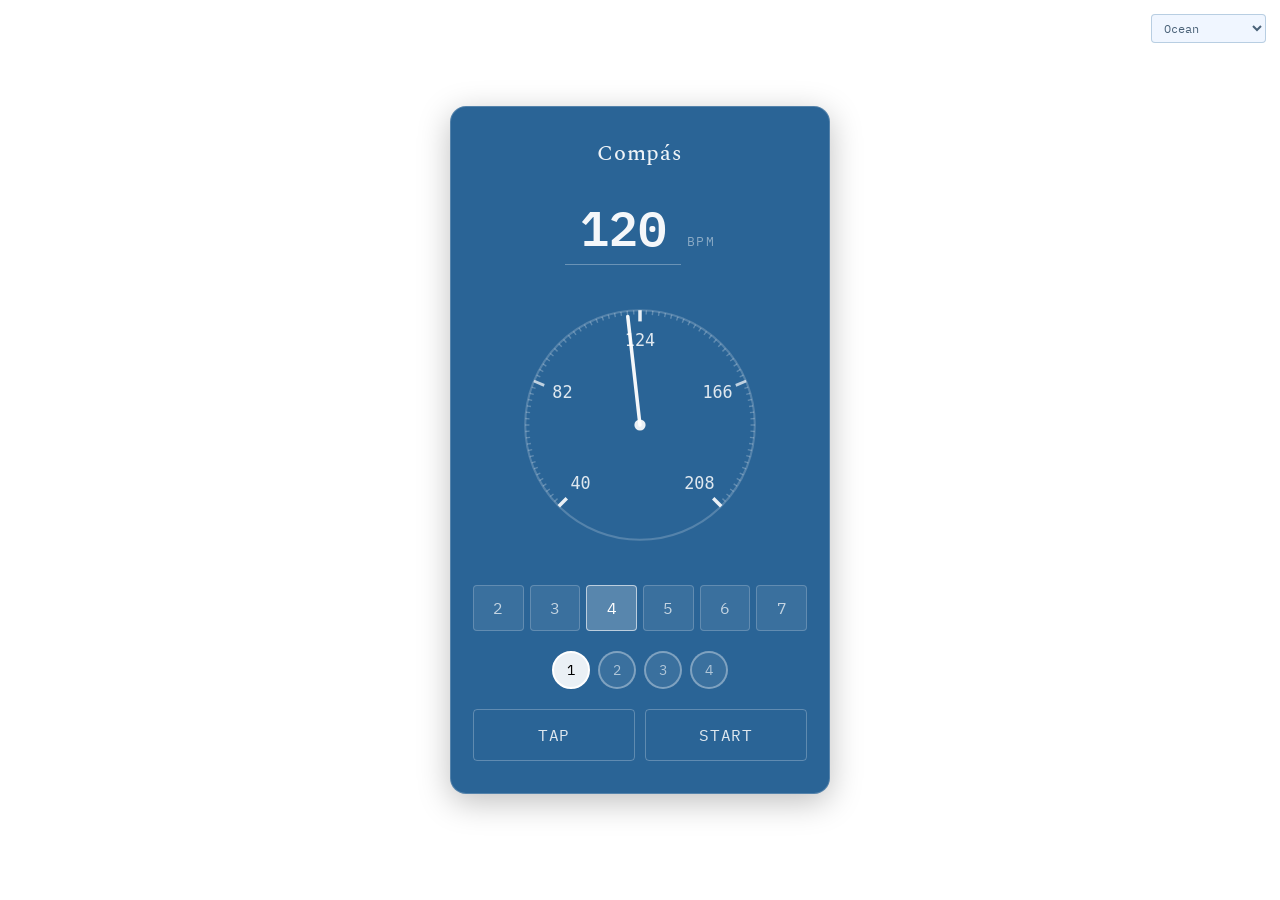
==== index.html @ 96233ecb "first go at metronome code" ====
<!DOCTYPE html>
<html lang="en">
<head>
<meta charset="UTF-8">
<meta name="viewport" content="width=device-width, initial-scale=1.0, maximum-scale=1.0, user-scalable=no">
<title>Compás</title>
<link rel="preconnect" href="https://fonts.googleapis.com">
<link href="https://fonts.googleapis.com/css2?family=IBM+Plex+Mono:wght@400;500;600&family=Spectral:ital,wght@0,400;0,500;1,400&display=swap" rel="stylesheet">
<style>
/* ── Theme variables (shared with Interleaves) ───────────────────────────── */
:root {
  --bg:        #FFFFFF;
  --bg2:       #F0F6FF;
  --bg3:       #DFF0FA;
  --chrome:    #2A6496;
  --ink:       #1A2B3C;
  --ink2:      #4A6278;
  --ink3:      #7A9AB2;
  --accent:    #2A6496;
  --accent2:   #1A4F7A;
  --accent-fg: #FFFFFF;
  --red:       #8b2c2c;
  --border:    rgba(42,100,150,0.15);
  --border2:   rgba(42,100,150,0.28);
  --radius: 4px;
  --font-mono: 'IBM Plex Mono', monospace;
  --font-serif: 'Spectral', serif;
}
html.warm {
  --bg:        #F5F0E8;
  --bg2:       #EDE7D9;
  --bg3:       #E2DBD0;
  --chrome:    #2C2C2C;
  --ink:       #2C2C2C;
  --ink2:      #6B6459;
  --ink3:      #9B9189;
  --accent:    #2C2C2C;
  --accent2:   #444444;
  --accent-fg: #FFFFFF;
  --red:       #8b2c2c;
  --border:    rgba(44,44,44,0.18);
  --border2:   rgba(44,44,44,0.28);
}
html.clean-white {
  --bg:        #ffffff;
  --bg2:       #fafafa;
  --bg3:       #f0f0f0;
  --chrome:    #222222;
  --ink:       #000000;
  --ink2:      #333333;
  --ink3:      #666666;
  --accent:    #000000;
  --accent2:   #333333;
  --accent-fg: #ffffff;
  --border:    rgba(0,0,0,0.15);
  --border2:   rgba(0,0,0,0.25);
}
html.pure-white {
  --bg:        #ffffff;
  --bg2:       #ffffff;
  --bg3:       #f5f5f5;
  --chrome:    #ffffff;
  --ink:       #000000;
  --ink2:      #333333;
  --ink3:      #888888;
  --accent:    #000000;
  --accent2:   #333333;
  --accent-fg: #ffffff;
  --border:    #000000;
  --border2:   #000000;
  --hatch: repeating-linear-gradient(45deg, transparent, transparent 3px, rgba(0,0,0,0.1) 3px, rgba(0,0,0,0.1) 4px);
}
html.eink {
  --bg:        #ffffff;
  --bg2:       #f0f0f0;
  --bg3:       #e0e0e0;
  --chrome:    #ffffff;
  --ink:       #000000;
  --ink2:      #222222;
  --ink3:      #444444;
  --accent:    #000000;
  --accent2:   #333333;
  --accent-fg: #ffffff;
  --red:       #000000;
  --border:    #000000;
  --border2:   #000000;
  --radius:    2px;
}
html.eink *, html.eink *::before, html.eink *::after {
  transition: none !important;
  animation: none !important;
}

/* ── Base / layout ────────────────────────────────────────────────────────── */
* { box-sizing: border-box; -webkit-tap-highlight-color: transparent; }
html, body { height: 100%; margin: 0; }
body {
  font-family: var(--font-mono);
  font-size: 13px;
  background: var(--bg);
  color: var(--ink);
  display: flex;
  align-items: center;
  justify-content: center;
  padding: 16px;
}

/* ── Theme picker ─────────────────────────────────────────────────────────── */
#theme-picker-wrap { position: fixed; top: 14px; right: 14px; z-index: 10; }
#theme-pick {
  font-family: var(--font-mono);
  font-size: 12px;
  color: var(--ink2);
  background: var(--bg2);
  border: 1px solid var(--border2);
  border-radius: var(--radius);
  padding: 5px 8px;
  cursor: pointer;
}
#theme-pick option { background: #fff; color: #000; }
html.eink #theme-pick { color: #000; background: #f0f0f0; border-color: #999; }

/* ── Card ─────────────────────────────────────────────────────────────────── */
#compas-card {
  width: min(92vw, 380px);
  background: var(--chrome);
  border: 1px solid rgba(255,255,255,0.2);
  border-radius: 16px;
  box-shadow: 0 8px 32px rgba(0,0,0,0.25);
  padding: 30px 22px 32px;
  display: flex;
  flex-direction: column;
  align-items: center;
  gap: 20px;
}
html.eink #compas-card { background: #fff; border-color: #999; box-shadow: none; }
html.pure-white #compas-card { background: #fff; border: 2px solid #000; box-shadow: none; }

#compas-title {
  font-family: var(--font-serif);
  font-size: 22px;
  font-weight: 500;
  color: rgba(255,255,255,0.92);
  letter-spacing: .04em;
}
html.eink #compas-title { color: #000; }
html.pure-white #compas-title { color: #000; }

/* ── BPM display ──────────────────────────────────────────────────────────── */
#bpm-display { display: flex; align-items: baseline; gap: 6px; }
#bpm-input {
  font-family: var(--font-mono);
  font-size: 48px;
  font-weight: 600;
  color: rgba(255,255,255,0.95);
  width: 116px;
  background: none;
  border: none;
  border-bottom: 1px solid rgba(255,255,255,0.3);
  text-align: center;
  outline: none;
  -moz-appearance: textfield;
  cursor: text;
}
#bpm-input::-webkit-outer-spin-button, #bpm-input::-webkit-inner-spin-button { -webkit-appearance: none; }
#bpm-input:focus { border-bottom-color: rgba(255,255,255,0.8); }
#bpm-unit {
  font-family: var(--font-mono);
  font-size: 13px;
  color: rgba(255,255,255,0.45);
  letter-spacing: .1em;
  text-transform: uppercase;
}
html.eink #bpm-input { color: #000; border-bottom-color: #000; }
html.eink #bpm-unit { color: #666; }
html.pure-white #bpm-input { color: #000; border-bottom-color: #000; }
html.pure-white #bpm-unit { color: #555; }

/* ── Dial ─────────────────────────────────────────────────────────────────── */
#dial-wrap { display: flex; align-items: center; justify-content: center; touch-action: none; cursor: pointer; user-select: none; -webkit-user-select: none; }
#dial { width: min(74vw, 280px); height: min(74vw, 280px); display: block; user-select: none; -webkit-user-select: none; }
html.eink #dial circle { stroke: #ccc; }
html.eink #dial-needle { stroke: #000; }
html.eink #dial text { fill: #000 !important; }
html.eink #dial line { stroke: #000 !important; }
html.eink #small-ticks line { stroke: rgba(0,0,0,0.35) !important; }
html.pure-white #dial circle { stroke: #999; }
html.pure-white #dial line { stroke: #000 !important; }
html.pure-white #dial text { fill: #000 !important; }
html.pure-white #dial-needle { stroke: #000 !important; }

/* ── Beat count buttons ───────────────────────────────────────────────────── */
#beats-row { display: flex; gap: 6px; width: 100%; }
.beat-btn {
  flex: 1; height: 46px;
  background: rgba(255,255,255,0.08);
  border: 1px solid rgba(255,255,255,0.2);
  border-radius: var(--radius);
  cursor: pointer;
  font-family: var(--font-mono);
  font-size: 16px;
  color: rgba(255,255,255,0.7);
  display: flex; align-items: center; justify-content: center;
}
.beat-btn:hover { background: rgba(255,255,255,0.15); color: #fff; }
.beat-btn.active { background: rgba(255,255,255,0.22); color: #fff; border-color: rgba(255,255,255,0.6); }
html.eink .beat-btn { background: #f0f0f0; border-color: #999; color: #000; }
html.eink .beat-btn.active { background: #000; color: #fff; border-color: #000; }
html.pure-white .beat-btn { background: #fff; border: 1.5px solid #000; color: #000; }
html.pure-white .beat-btn.active { background: var(--hatch); color: #000; border-color: #000; font-weight: 700; }

/* ── Accent grid ──────────────────────────────────────────────────────────── */
#accent-row { display: flex; gap: 8px; justify-content: center; flex-wrap: wrap; min-height: 38px; align-items: center; }
.accent-btn {
  width: 38px; height: 38px;
  border-radius: 50%;
  border: 2px solid rgba(255,255,255,0.35);
  background: rgba(255,255,255,0.08);
  cursor: pointer;
  font-family: var(--font-mono);
  font-size: 14px;
  color: rgba(255,255,255,0.6);
  display: flex; align-items: center; justify-content: center;
}
.accent-btn:hover { background: rgba(255,255,255,0.18); }
.accent-btn.beat1 { background: rgba(255,255,255,0.9); color: #000; border-color: #fff; cursor: default; }
.accent-btn.accented { background: rgba(255,255,255,0.45); color: #fff; border-color: rgba(255,255,255,0.8); }
html.eink .accent-btn { border-color: #999; background: #f0f0f0; color: #000; }
html.eink .accent-btn.accented { background: #000; color: #fff; border-color: #000; }
html.eink .accent-btn.beat1 { background: #000; color: #fff; border-color: #000; }
html.pure-white .accent-btn { background: #fff; border: 2px solid #000; color: #000; }
html.pure-white .accent-btn.beat1 { background: #000; color: #fff; }
html.pure-white .accent-btn.accented { background: var(--hatch); }

/* ── Tap / Start controls ─────────────────────────────────────────────────── */
#controls-row { display: flex; gap: 10px; width: 100%; }
#tap-btn, #start-btn {
  flex: 1; height: 52px;
  border: 1px solid rgba(255,255,255,0.25);
  border-radius: var(--radius);
  background: none;
  cursor: pointer;
  font-family: var(--font-mono);
  font-size: 16px;
  letter-spacing: .06em;
  text-transform: uppercase;
  color: rgba(255,255,255,0.85);
}
#tap-btn:hover, #start-btn:hover { background: rgba(255,255,255,0.12); color: #fff; }
#start-btn.running { background: rgba(255,255,255,0.2); color: #fff; border-color: rgba(255,255,255,0.6); }
html.eink #tap-btn, html.eink #start-btn { background: #f0f0f0; border-color: #999; color: #000; }
html.eink #start-btn.running { background: #000; color: #fff; }
html.pure-white #tap-btn, html.pure-white #start-btn { background: #fff; border: 1.5px solid #000; color: #000; }
html.pure-white #start-btn.running { background: var(--hatch); color: #000; }
</style>
</head>
<body>

<div id="theme-picker-wrap">
  <select id="theme-pick" onchange="Compas.setTheme(this.value)">
    <option value="default">Ocean</option>
    <option value="warm">Warm</option>
    <option value="eink">E-ink</option>
    <option value="white">B&amp;W</option>
    <option value="purewhite">Clean White</option>
  </select>
</div>

<div id="compas-card">
  <div id="compas-title">Compás</div>

  <div id="bpm-display">
    <input id="bpm-input" type="number" min="40" max="208" value="120"
           onchange="Compas.setBPM(+this.value)"
           oninput="Compas.setBPM(+this.value)">
    <span id="bpm-unit">bpm</span>
  </div>

  <div id="dial-wrap">
    <svg id="dial" viewBox="0 0 200 200" xmlns="http://www.w3.org/2000/svg">
      <circle cx="100" cy="100" r="82" fill="none" stroke="rgba(255,255,255,0.2)" stroke-width="1.5"/>
      <line x1="42.0" y1="158.0" x2="47.7" y2="152.3" stroke="rgba(255,255,255,0.9)" stroke-width="2.5"/>
      <line x1="24.2" y1="68.6"  x2="31.6" y2="71.7"  stroke="rgba(255,255,255,0.7)" stroke-width="2"/>
      <line x1="100"  y1="18"    x2="100"  y2="26"    stroke="rgba(255,255,255,0.9)" stroke-width="2.5"/>
      <line x1="175.8" y1="68.6" x2="168.4" y2="71.7" stroke="rgba(255,255,255,0.7)" stroke-width="2"/>
      <line x1="158.0" y1="158.0" x2="152.3" y2="152.3" stroke="rgba(255,255,255,0.9)" stroke-width="2.5"/>
      <g id="small-ticks"></g>
      <text x="57.6"  y="145.9" text-anchor="middle" font-size="12" fill="rgba(255,255,255,0.85)" font-family="monospace">40</text>
      <text x="44.6"  y="80.5"  text-anchor="middle" font-size="12" fill="rgba(255,255,255,0.85)" font-family="monospace">82</text>
      <text x="100"   y="43.5"  text-anchor="middle" font-size="12" fill="rgba(255,255,255,0.85)" font-family="monospace">124</text>
      <text x="155.4" y="80.5"  text-anchor="middle" font-size="12" fill="rgba(255,255,255,0.85)" font-family="monospace">166</text>
      <text x="142.4" y="145.9" text-anchor="middle" font-size="12" fill="rgba(255,255,255,0.85)" font-family="monospace">208</text>
      <line id="dial-needle" x1="100" y1="100" x2="100" y2="22"
        stroke="rgba(255,255,255,0.95)" stroke-width="2.5" stroke-linecap="round"
        transform="rotate(-135 100 100)"/>
      <circle cx="100" cy="100" r="4" fill="rgba(255,255,255,0.9)"/>
    </svg>
  </div>

  <div id="beats-row">
    <button class="beat-btn" onclick="Compas.toggleBeats(2)">2</button>
    <button class="beat-btn" onclick="Compas.toggleBeats(3)">3</button>
    <button class="beat-btn active" onclick="Compas.toggleBeats(4)">4</button>
    <button class="beat-btn" onclick="Compas.toggleBeats(5)">5</button>
    <button class="beat-btn" onclick="Compas.toggleBeats(6)">6</button>
    <button class="beat-btn" onclick="Compas.toggleBeats(7)">7</button>
  </div>

  <div id="accent-row"></div>

  <div id="controls-row">
    <button id="tap-btn" onclick="Compas.tap()">tap</button>
    <button id="start-btn" onclick="Compas.toggle()">start</button>
  </div>
</div>

<script>
const Compas = (function () {
  const MIN_BPM = 40, MAX_BPM = 208;
  const LOOKAHEAD = 0.1;   // seconds to schedule ahead
  const INTERVAL = 25;     // ms between scheduler checks

  let audioCtx = null;
  let bpm = 120;
  let beatsPerBar = 4;
  let freeClick = false;
  let accents = [true, false, false, false];
  let running = false;
  let currentBeat = 0;
  let nextNoteTime = 0;
  let scheduleTimer = null;
  let tapTimes = [];

  // ── Audio ────────────────────────────────────────────────
  function getCtx() {
    if (!audioCtx) audioCtx = new (window.AudioContext || window.webkitAudioContext)();
    if (audioCtx.state === 'suspended') audioCtx.resume();
    return audioCtx;
  }

  function scheduleBeat(beatNum, time) {
    const ctx = getCtx();
    const osc = ctx.createOscillator();
    const gain = ctx.createGain();
    osc.connect(gain);
    gain.connect(ctx.destination);
    const isBeat1 = !freeClick && beatNum === 0;
    const isAccent = !freeClick && !isBeat1 && (accents[beatNum] || false);

    if (isBeat1) {
      osc.type = 'sine';
      osc.frequency.setValueAtTime(1480, time);
      osc.frequency.exponentialRampToValueAtTime(740, time + 0.06);
      gain.gain.setValueAtTime(0.7, time);
      gain.gain.exponentialRampToValueAtTime(0.001, time + 0.12);
      osc.start(time);
      osc.stop(time + 0.13);
      const osc2 = ctx.createOscillator();
      const gain2 = ctx.createGain();
      osc2.connect(gain2); gain2.connect(ctx.destination);
      osc2.type = 'sine';
      osc2.frequency.setValueAtTime(2220, time);
      osc2.frequency.exponentialRampToValueAtTime(1110, time + 0.04);
      gain2.gain.setValueAtTime(0.25, time);
      gain2.gain.exponentialRampToValueAtTime(0.001, time + 0.06);
      osc2.start(time); osc2.stop(time + 0.07);
    } else if (isAccent) {
      osc.type = 'sine';
      osc.frequency.setValueAtTime(1100, time);
      osc.frequency.exponentialRampToValueAtTime(880, time + 0.03);
      gain.gain.setValueAtTime(0.45, time);
      gain.gain.exponentialRampToValueAtTime(0.001, time + 0.06);
      osc.start(time);
      osc.stop(time + 0.07);
    } else {
      osc.type = 'sine';
      osc.frequency.setValueAtTime(880, time);
      gain.gain.setValueAtTime(0.3, time);
      gain.gain.exponentialRampToValueAtTime(0.001, time + 0.04);
      osc.start(time);
      osc.stop(time + 0.05);
    }
    const delay = Math.max(0, (time - ctx.currentTime) * 1000);
    setTimeout(() => flashBeat(beatNum), delay);
  }

  function flashBeat(beatNum) {
    if (document.documentElement.classList.contains('eink')) return;
    const dots = document.querySelectorAll('.accent-btn');
    if (dots[beatNum]) {
      dots[beatNum].style.opacity = '0.4';
      setTimeout(() => { if (dots[beatNum]) dots[beatNum].style.opacity = ''; }, 100);
    }
  }

  function scheduler() {
    const ctx = getCtx();
    while (nextNoteTime < ctx.currentTime + LOOKAHEAD) {
      scheduleBeat(currentBeat, nextNoteTime);
      nextNoteTime += 60.0 / bpm;
      currentBeat = (freeClick || beatsPerBar === 0) ? 0 : (currentBeat + 1) % beatsPerBar;
    }
  }

  function start() {
    const ctx = getCtx();
    running = true;
    currentBeat = 0;
    nextNoteTime = ctx.currentTime + 0.05;
    scheduleTimer = setInterval(scheduler, INTERVAL);
    const btn = document.getElementById('start-btn');
    btn.textContent = 'stop';
    btn.classList.add('running');
  }

  function stop() {
    running = false;
    clearInterval(scheduleTimer);
    const btn = document.getElementById('start-btn');
    btn.textContent = 'start';
    btn.classList.remove('running');
  }

  function toggle() { running ? stop() : start(); }

  // ── BPM / dial ───────────────────────────────────────────
  function updateBPMDisplay() {
    const input = document.getElementById('bpm-input');
    if (input && document.activeElement !== input) input.value = bpm;
    const pct = (bpm - MIN_BPM) / (MAX_BPM - MIN_BPM);
    const angle = pct * 270 - 135;
    document.getElementById('dial-needle').setAttribute('transform', 'rotate(' + angle + ' 100 100)');
  }

  function setBPM(val) {
    if (isNaN(val)) return;
    bpm = Math.max(MIN_BPM, Math.min(MAX_BPM, Math.round(val)));
    updateBPMDisplay();
    saveSettings();
  }

  function angleFromEvent(e, dial) {
    const rect = dial.getBoundingClientRect();
    const cx = rect.left + rect.width / 2;
    const cy = rect.top + rect.height / 2;
    const src = e.touches ? e.touches[0] : e;
    return Math.atan2(src.clientY - cy, src.clientX - cx);
  }

  function bpmFromAngle(angle) {
    let deg = angle * 180 / Math.PI;
    let clockDeg = (deg + 90 + 360) % 360;
    let sweep = (clockDeg - 225 + 360) % 360;
    if (sweep > 270) sweep = sweep > 315 ? 0 : 270;
    const pct = sweep / 270;
    return Math.round(MIN_BPM + pct * (MAX_BPM - MIN_BPM));
  }

  function initDial() {
    let dragging = false;
    const wrap = document.getElementById('dial-wrap');

    function onDown(e) {
      if (!wrap.contains(e.target)) return;
      dragging = true;
      setBPM(bpmFromAngle(angleFromEvent(e, wrap)));
    }
    function onMove(e) {
      if (!dragging) return;
      setBPM(bpmFromAngle(angleFromEvent(e, wrap)));
    }
    function onUp() { dragging = false; }

    document.addEventListener('mousedown', onDown);
    document.addEventListener('mousemove', onMove);
    document.addEventListener('mouseup', onUp);
    document.addEventListener('touchstart', onDown, { passive: true });
    document.addEventListener('touchmove', onMove, { passive: true });
    document.addEventListener('touchend', onUp);
  }

  // ── Tap tempo ────────────────────────────────────────────
  function tap() {
    const now = Date.now();
    if (tapTimes.length > 0 && now - tapTimes[tapTimes.length - 1] > 2000) tapTimes = [];
    tapTimes.push(now);
    if (tapTimes.length > 6) tapTimes.shift();
    if (tapTimes.length >= 2) {
      let total = 0;
      for (let i = 1; i < tapTimes.length; i++) total += tapTimes[i] - tapTimes[i - 1];
      const avg = total / (tapTimes.length - 1);
      setBPM(60000 / avg);
    }
  }

  // ── Dial ticks ───────────────────────────────────────────
  function renderTicks() {
    const group = document.getElementById('small-ticks');
    if (!group) return;
    const labeled = new Set([40, 82, 124, 166, 208]);
    let svg = '';
    for (let b = 40; b <= 208; b += 2) {
      if (labeled.has(b)) continue;
      const pct = (b - MIN_BPM) / (MAX_BPM - MIN_BPM);
      const angle = (pct * 270 - 135) * Math.PI / 180;
      const x1 = 100 + 82 * Math.sin(angle);
      const y1 = 100 - 82 * Math.cos(angle);
      const x2 = 100 + 79 * Math.sin(angle);
      const y2 = 100 - 79 * Math.cos(angle);
      svg += '<line x1="' + x1.toFixed(1) + '" y1="' + y1.toFixed(1) + '" x2="' + x2.toFixed(1) + '" y2="' + y2.toFixed(1) + '" stroke="rgba(255,255,255,0.25)" stroke-width="1"/>';
    }
    group.innerHTML = svg;
  }

  // ── Beats / accents ──────────────────────────────────────
  function setBeats(n) {
    beatsPerBar = n;
    freeClick = false;
    const prev = accents;
    accents = Array.from({ length: n }, (_, i) => i === 0 ? true : (prev[i] || false));
    currentBeat = 0;
    document.querySelectorAll('.beat-btn').forEach(btn => {
      btn.classList.toggle('active', +btn.textContent === n);
    });
    renderAccents();
    saveSettings();
  }

  function toggleBeats(n) {
    const wasActive = beatsPerBar === n && !freeClick;
    if (wasActive) {
      freeClick = true;
      beatsPerBar = 0;
      document.querySelectorAll('.beat-btn').forEach(btn => btn.classList.remove('active'));
      document.getElementById('accent-row').innerHTML = '';
      saveSettings();
      return;
    }
    setBeats(n);
  }

  function toggleAccent(beat) {
    if (beat === 0) return;
    accents[beat] = !accents[beat];
    renderAccents();
    saveSettings();
  }

  function renderAccents() {
    const row = document.getElementById('accent-row');
    row.innerHTML = '';
    for (let i = 0; i < beatsPerBar; i++) {
      const btn = document.createElement('button');
      if (i === 0) {
        btn.className = 'accent-btn beat1';
        btn.textContent = '1';
        btn.title = 'downbeat';
      } else {
        btn.className = 'accent-btn' + (accents[i] ? ' accented' : '');
        btn.textContent = (i + 1).toString();
        btn.onclick = () => toggleAccent(i);
      }
      row.appendChild(btn);
    }
  }

  // ── Theme ────────────────────────────────────────────────
  function setTheme(t) {
    const html = document.documentElement;
    html.classList.remove('eink', 'warm', 'clean-white', 'pure-white');
    if (t === 'eink') html.classList.add('eink');
    if (t === 'warm') html.classList.add('warm');
    if (t === 'white') html.classList.add('clean-white');
    if (t === 'purewhite') html.classList.add('pure-white');
    localStorage.setItem('theme', t);
    const pick = document.getElementById('theme-pick');
    if (pick) pick.value = t;
  }

  function initTheme() {
    const stored = localStorage.getItem('theme');
    if (stored) setTheme(stored);
    else if (window.matchMedia('(prefers-contrast: more)').matches) setTheme('eink');
    else setTheme('default');
  }

  // ── Persistence ──────────────────────────────────────────
  function saveSettings() {
    localStorage.setItem('compas_settings', JSON.stringify({ bpm, beatsPerBar, accents, freeClick }));
  }

  function loadSettings() {
    try {
      const raw = localStorage.getItem('compas_settings');
      if (!raw) return;
      const s = JSON.parse(raw);
      if (s.bpm) bpm = Math.max(MIN_BPM, Math.min(MAX_BPM, s.bpm));
      if (s.beatsPerBar) beatsPerBar = s.beatsPerBar;
      if (Array.isArray(s.accents)) accents = s.accents;
      if (typeof s.freeClick === 'boolean') freeClick = s.freeClick;
    } catch (e) {}
  }

  // ── Init ─────────────────────────────────────────────────
  function init() {
    initTheme();
    loadSettings();
    updateBPMDisplay();
    renderTicks();
    if (freeClick) {
      document.querySelectorAll('.beat-btn').forEach(btn => btn.classList.remove('active'));
      document.getElementById('accent-row').innerHTML = '';
    } else {
      document.querySelectorAll('.beat-btn').forEach(btn => {
        btn.classList.toggle('active', +btn.textContent === beatsPerBar);
      });
      renderAccents();
    }
    initDial();
  }

  return { setTheme, setBPM, toggle, tap, toggleBeats, init };
})();

Compas.init();
</script>
</body>
</html>
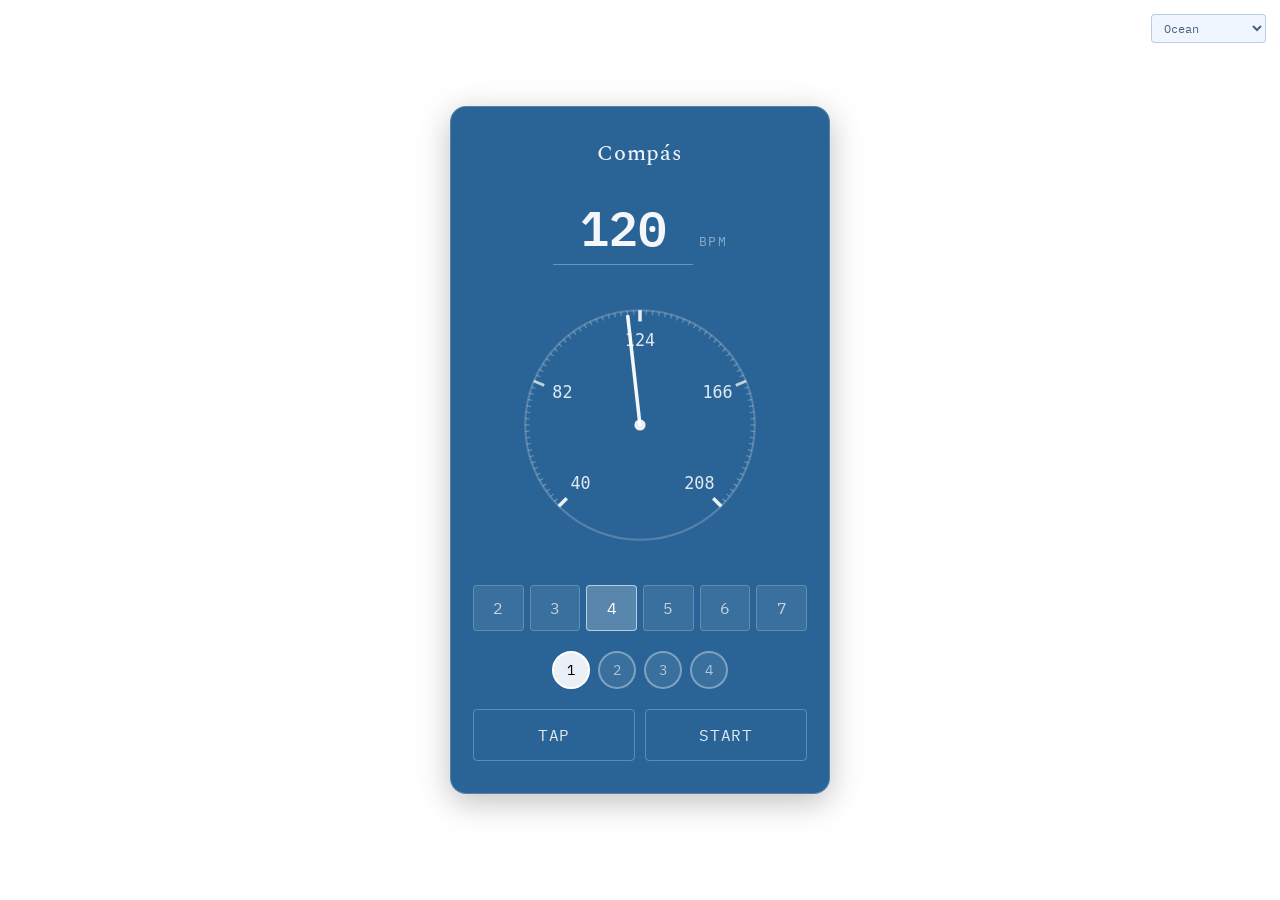
==== commit cfd52f8c: "widened bpm display" ====
--- a/index.html
+++ b/index.html
@@ -153,7 +153,7 @@
   font-size: 48px;
   font-weight: 600;
   color: rgba(255,255,255,0.95);
-  width: 116px;
+  width: 140px;
   background: none;
   border: none;
   border-bottom: 1px solid rgba(255,255,255,0.3);
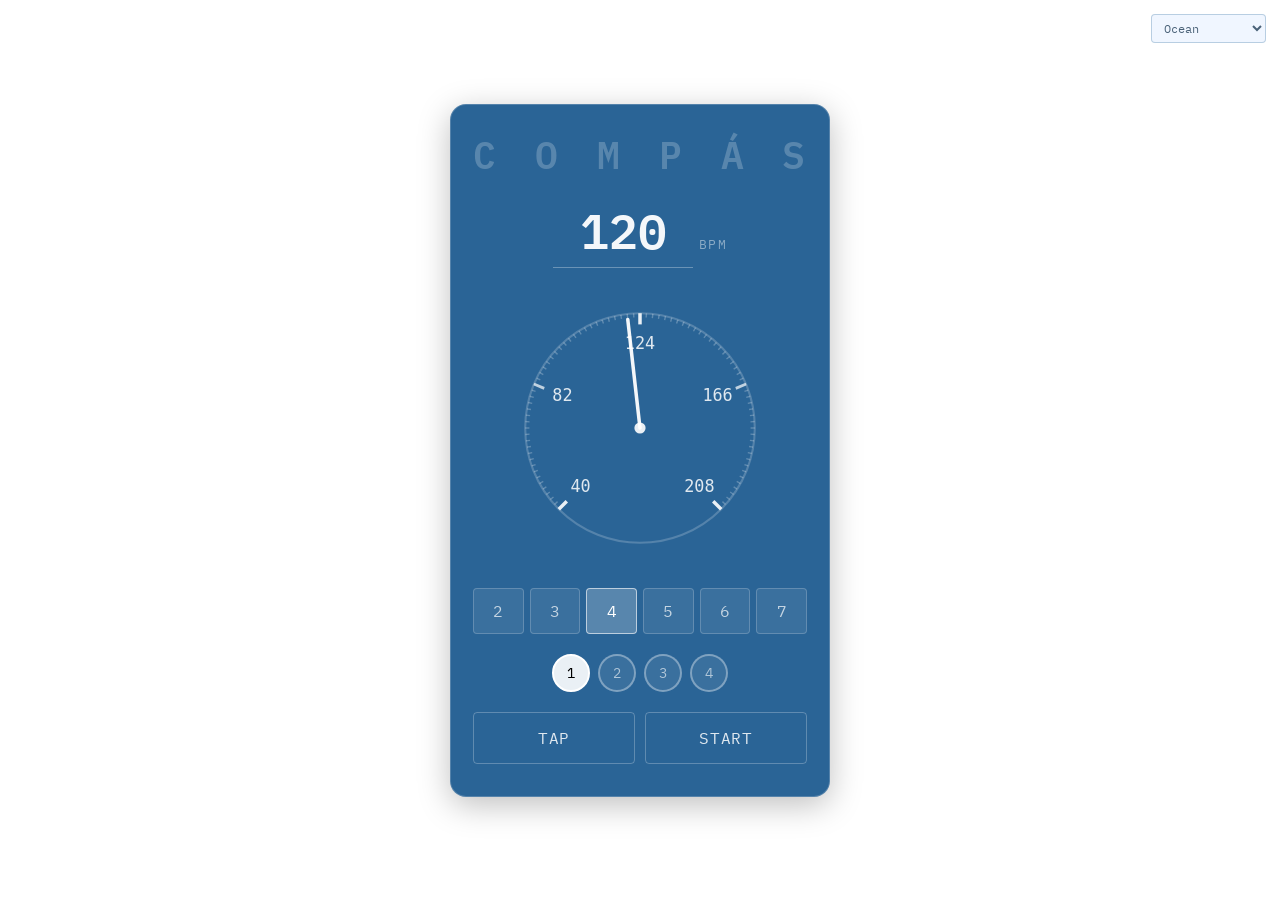
==== commit 2f55592b: "imporoved title text" ====
--- a/index.html
+++ b/index.html
@@ -137,14 +137,19 @@
 html.pure-white #compas-card { background: #fff; border: 2px solid #000; box-shadow: none; }
 
 #compas-title {
-  font-family: var(--font-serif);
-  font-size: 22px;
-  font-weight: 500;
-  color: rgba(255,255,255,0.92);
+  font-family: var(--font-mono);
+  font-size: clamp(28px, 9vw, 38px);
+  font-weight: 600;
+  color: rgba(255,255,255,0.22);
   letter-spacing: .04em;
-}
-html.eink #compas-title { color: #000; }
-html.pure-white #compas-title { color: #000; }
+  text-transform: uppercase;
+  width: 100%;
+  text-align: justify;
+  text-align-last: justify;
+  line-height: 1;
+}
+html.eink #compas-title { color: #ccc; }
+html.pure-white #compas-title { color: #ccc; }
 
 /* ── BPM display ──────────────────────────────────────────────────────────── */
 #bpm-display { display: flex; align-items: baseline; gap: 6px; }
@@ -267,7 +272,7 @@
 </div>
 
 <div id="compas-card">
-  <div id="compas-title">Compás</div>
+  <div id="compas-title">C O M P Á S</div>
 
   <div id="bpm-display">
     <input id="bpm-input" type="number" min="40" max="208" value="120"
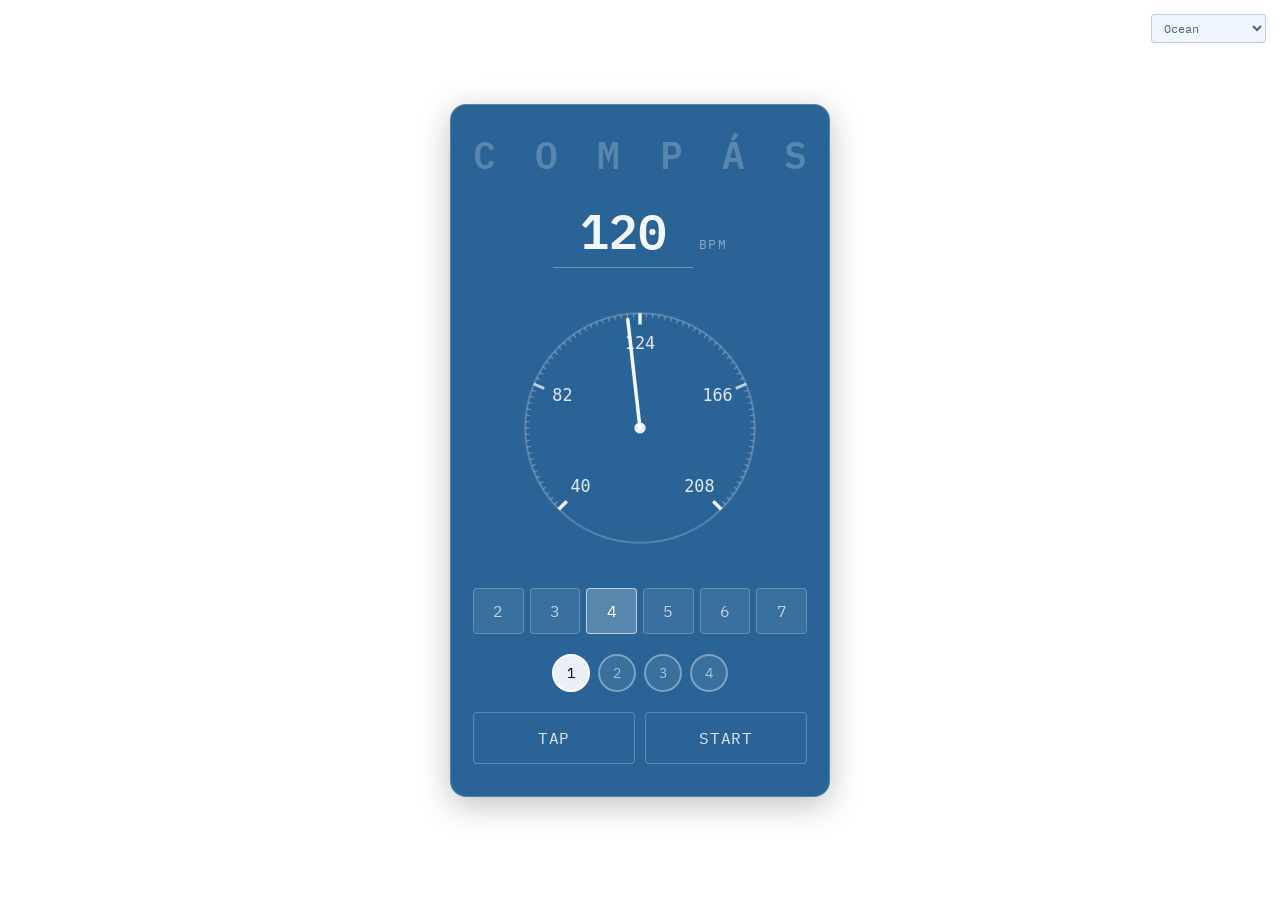
==== commit 30788756: "fixed sound bugs" ====
--- a/index.html
+++ b/index.html
@@ -141,7 +141,6 @@
   font-size: clamp(28px, 9vw, 38px);
   font-weight: 600;
   color: rgba(255,255,255,0.22);
-  letter-spacing: .04em;
   text-transform: uppercase;
   width: 100%;
   text-align: justify;
@@ -150,6 +149,7 @@
 }
 html.eink #compas-title { color: #ccc; }
 html.pure-white #compas-title { color: #ccc; }
+
 
 /* ── BPM display ──────────────────────────────────────────────────────────── */
 #bpm-display { display: flex; align-items: baseline; gap: 6px; }
@@ -335,6 +335,7 @@
   let nextNoteTime = 0;
   let scheduleTimer = null;
   let tapTimes = [];
+  let beat1mode = 'downbeat'; // 'downbeat' | 'accent' | 'plain'
 
   // ── Audio ────────────────────────────────────────────────
   function getCtx() {
@@ -349,34 +350,33 @@
     const gain = ctx.createGain();
     osc.connect(gain);
     gain.connect(ctx.destination);
-    const isBeat1 = !freeClick && beatNum === 0;
-    const isAccent = !freeClick && !isBeat1 && (accents[beatNum] || false);
+    const isBeat1 = !freeClick && beatNum === 0 && beat1mode === 'downbeat';
+    const isAccent = !freeClick && beatNum === 0
+      ? beat1mode === 'accent'
+      : !freeClick && (accents[beatNum] || false);
 
     if (isBeat1) {
-      osc.type = 'sine';
-      osc.frequency.setValueAtTime(1480, time);
-      osc.frequency.exponentialRampToValueAtTime(740, time + 0.06);
-      gain.gain.setValueAtTime(0.7, time);
-      gain.gain.exponentialRampToValueAtTime(0.001, time + 0.12);
-      osc.start(time);
-      osc.stop(time + 0.13);
+      const freq = 1800, dur = 0.5;
+      osc.type = 'triangle';
+      osc.frequency.setValueAtTime(freq, time);
+      gain.gain.setValueAtTime(0.55, time);
+      gain.gain.exponentialRampToValueAtTime(0.001, time + dur);
+      osc.start(time); osc.stop(time + dur);
       const osc2 = ctx.createOscillator();
       const gain2 = ctx.createGain();
       osc2.connect(gain2); gain2.connect(ctx.destination);
       osc2.type = 'sine';
-      osc2.frequency.setValueAtTime(2220, time);
-      osc2.frequency.exponentialRampToValueAtTime(1110, time + 0.04);
-      gain2.gain.setValueAtTime(0.25, time);
-      gain2.gain.exponentialRampToValueAtTime(0.001, time + 0.06);
-      osc2.start(time); osc2.stop(time + 0.07);
+      osc2.frequency.setValueAtTime(freq * 2.76, time);
+      gain2.gain.setValueAtTime(0.18, time);
+      gain2.gain.exponentialRampToValueAtTime(0.001, time + dur * 0.4);
+      osc2.start(time); osc2.stop(time + dur * 0.4);
     } else if (isAccent) {
       osc.type = 'sine';
-      osc.frequency.setValueAtTime(1100, time);
-      osc.frequency.exponentialRampToValueAtTime(880, time + 0.03);
-      gain.gain.setValueAtTime(0.45, time);
-      gain.gain.exponentialRampToValueAtTime(0.001, time + 0.06);
+      osc.frequency.setValueAtTime(1320, time);
+      gain.gain.setValueAtTime(0.35, time);
+      gain.gain.exponentialRampToValueAtTime(0.001, time + 0.04);
       osc.start(time);
-      osc.stop(time + 0.07);
+      osc.stop(time + 0.05);
     } else {
       osc.type = 'sine';
       osc.frequency.setValueAtTime(880, time);
@@ -544,6 +544,12 @@
     setBeats(n);
   }
 
+  function toggleBeat1() {
+    beat1mode = beat1mode === 'downbeat' ? 'accent' : beat1mode === 'accent' ? 'plain' : 'downbeat';
+    renderAccents();
+    saveSettings();
+  }
+
   function toggleAccent(beat) {
     if (beat === 0) return;
     accents[beat] = !accents[beat];
@@ -557,9 +563,10 @@
     for (let i = 0; i < beatsPerBar; i++) {
       const btn = document.createElement('button');
       if (i === 0) {
-        btn.className = 'accent-btn beat1';
+        btn.className = 'accent-btn' + (beat1mode === 'downbeat' ? ' beat1' : beat1mode === 'accent' ? ' accented' : '');
         btn.textContent = '1';
-        btn.title = 'downbeat';
+        btn.title = 'click to cycle downbeat sound';
+        btn.onclick = toggleBeat1;
       } else {
         btn.className = 'accent-btn' + (accents[i] ? ' accented' : '');
         btn.textContent = (i + 1).toString();
@@ -591,7 +598,7 @@
 
   // ── Persistence ──────────────────────────────────────────
   function saveSettings() {
-    localStorage.setItem('compas_settings', JSON.stringify({ bpm, beatsPerBar, accents, freeClick }));
+    localStorage.setItem('compas_settings', JSON.stringify({ bpm, beatsPerBar, accents, freeClick, beat1mode }));
   }
 
   function loadSettings() {
@@ -603,6 +610,7 @@
       if (s.beatsPerBar) beatsPerBar = s.beatsPerBar;
       if (Array.isArray(s.accents)) accents = s.accents;
       if (typeof s.freeClick === 'boolean') freeClick = s.freeClick;
+      if (s.beat1mode) beat1mode = s.beat1mode;
     } catch (e) {}
   }
 
